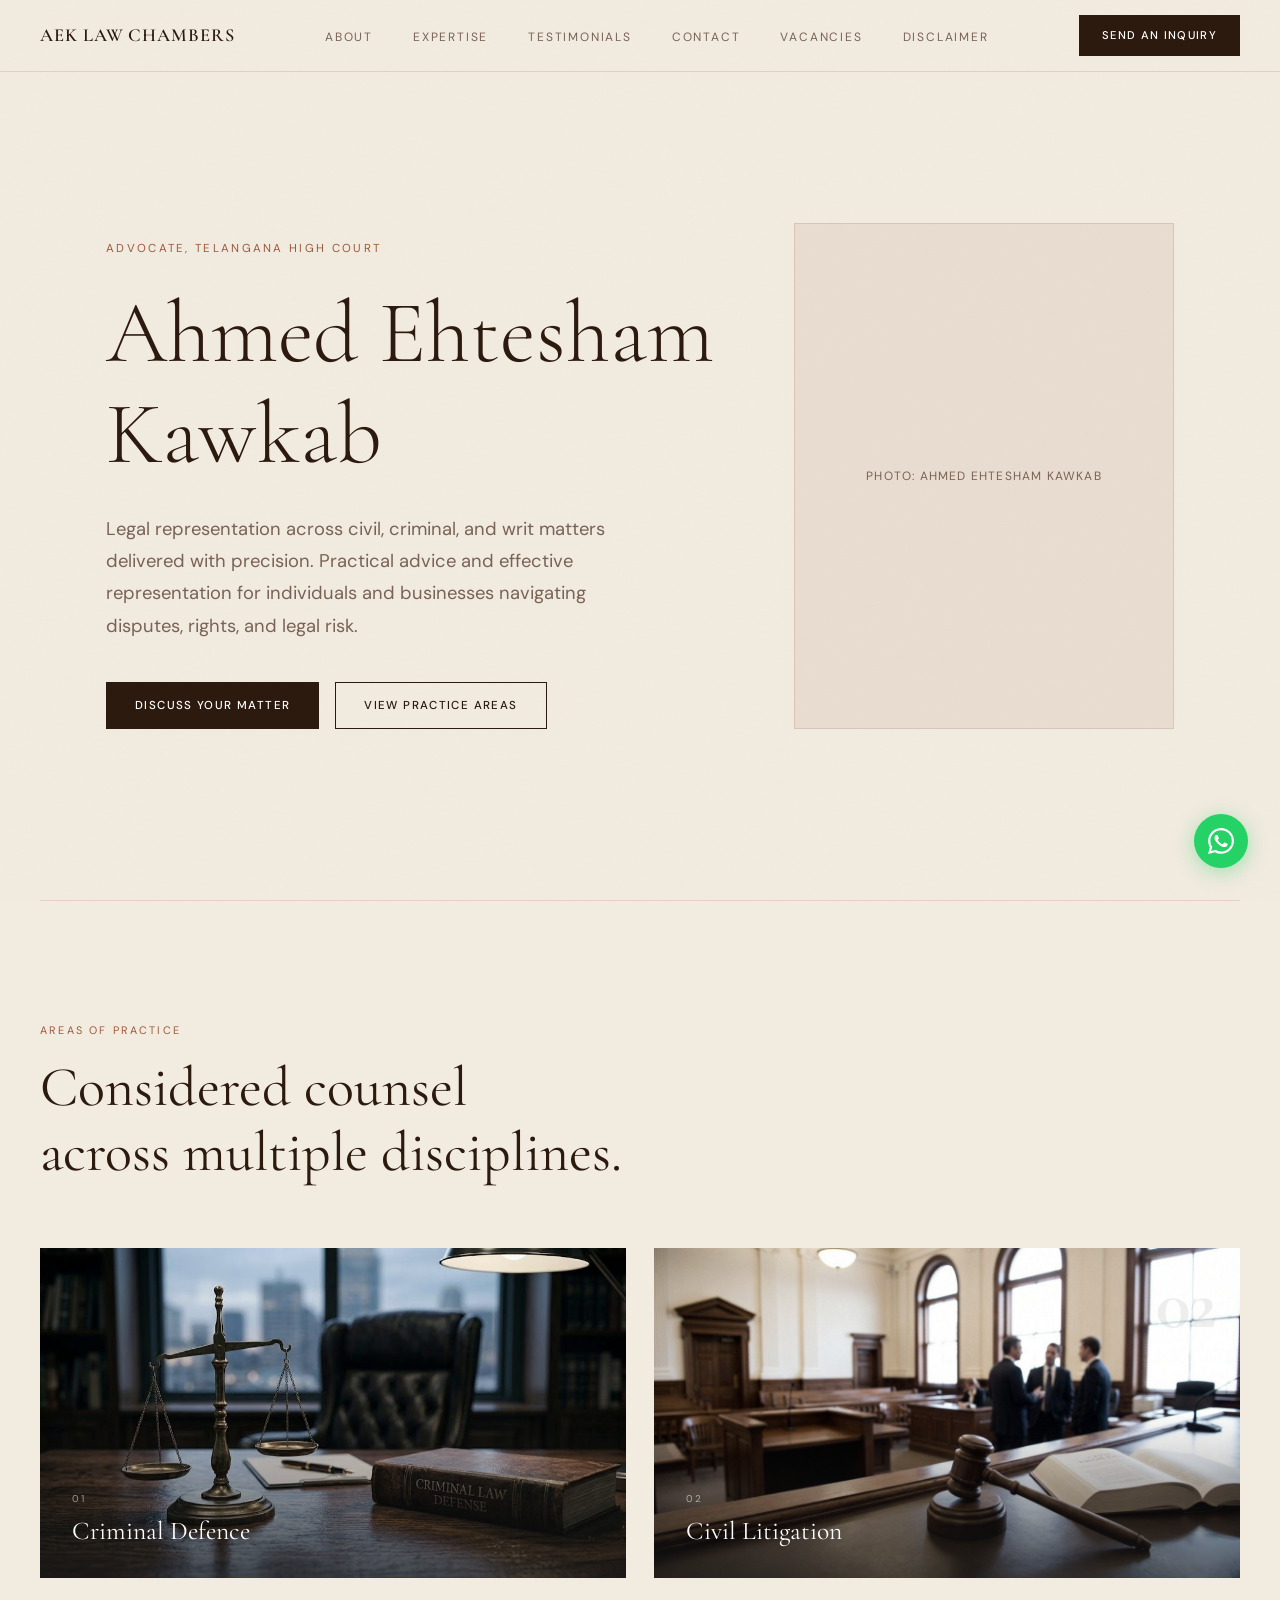
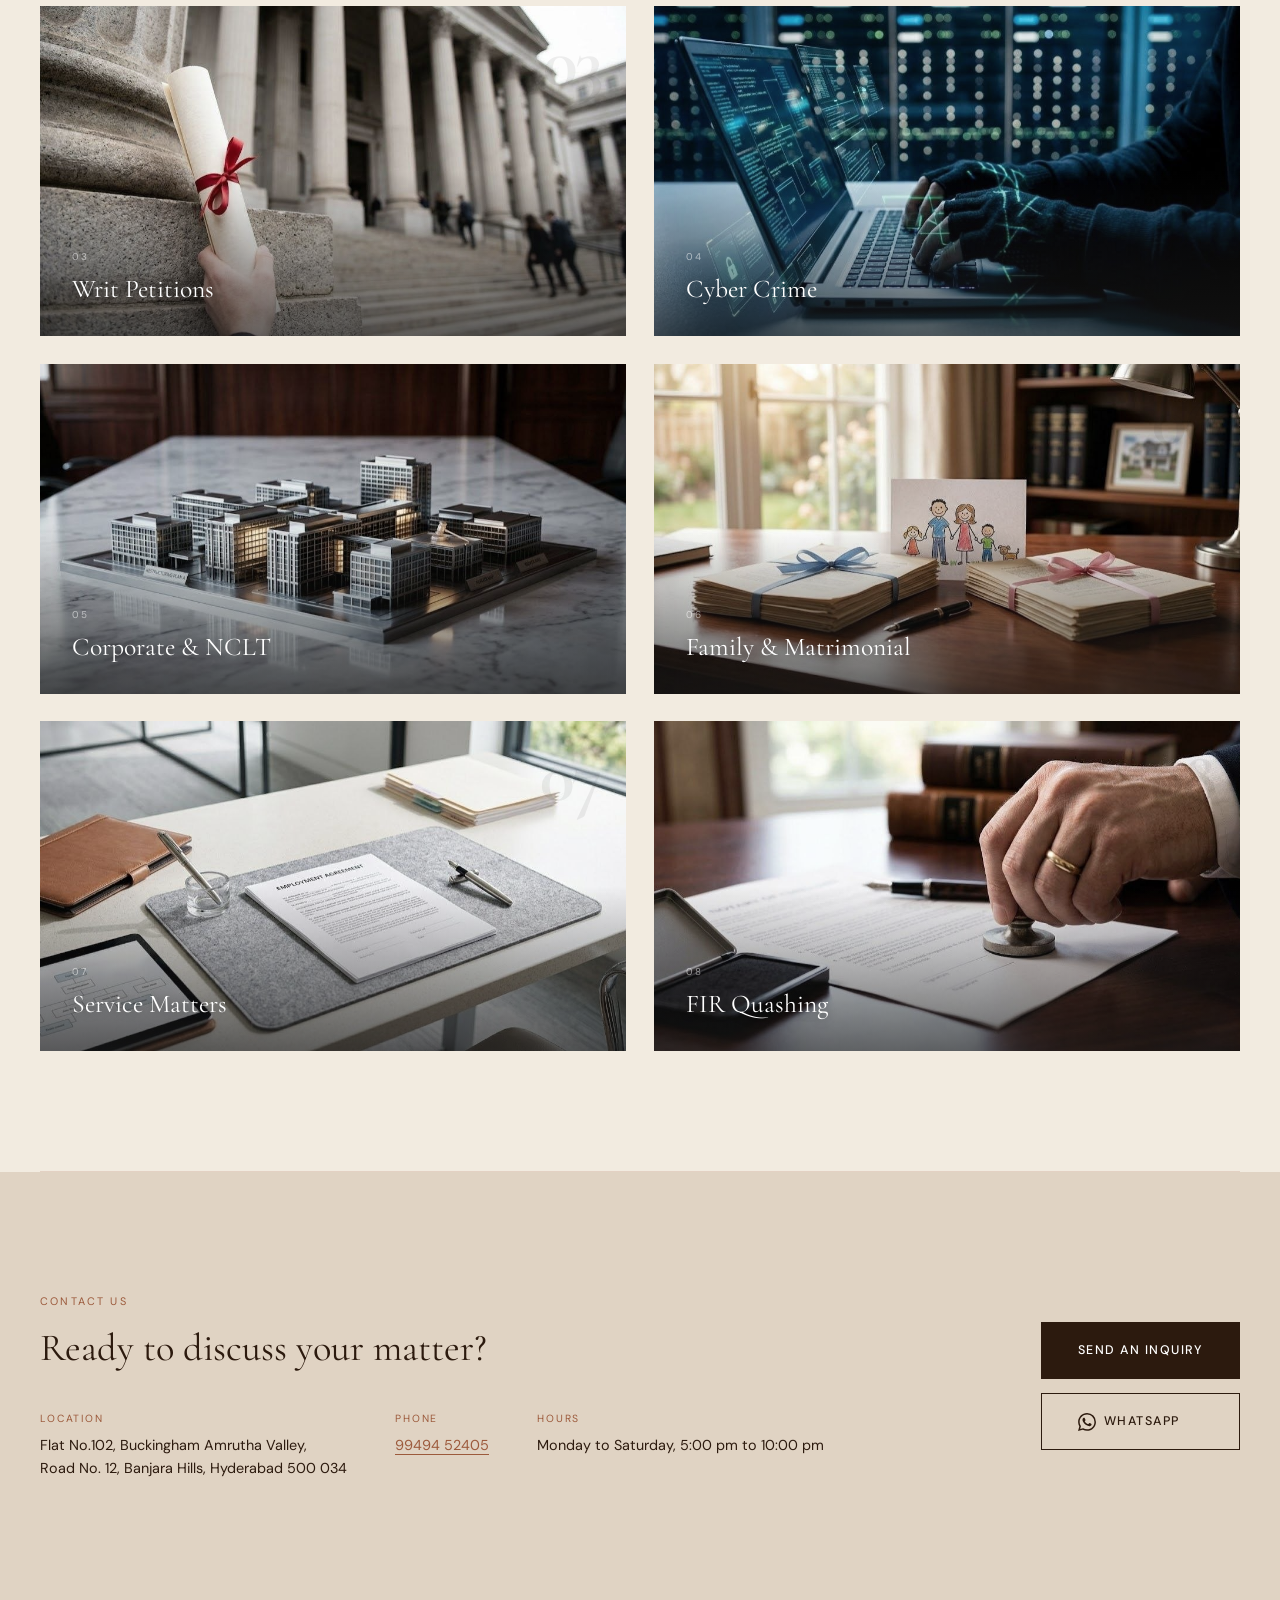
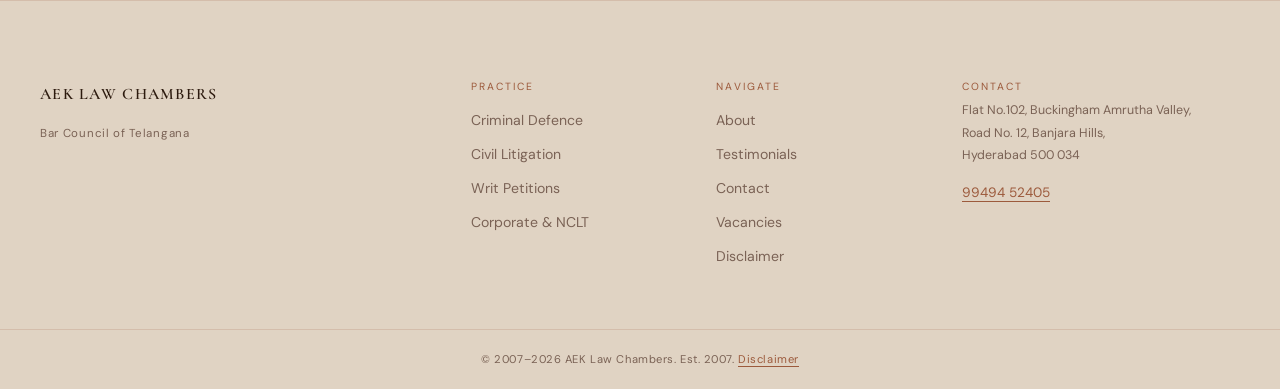
==== index.html @ 0059a1b4 "Add files via upload" ====
<!DOCTYPE html>
<html lang="en">
<head>
  <meta charset="UTF-8" />
  <meta name="viewport" content="width=device-width, initial-scale=1.0" />
  <title>AEK Law Chambers | Ahmed Ehtesham Kawkab: Advocate, Telangana High Court, Hyderabad</title>
  <meta name="description" content="AEK Law Chambers - Ahmed Ehtesham Kawkab, Advocate at the Telangana High Court, Hyderabad. 19 years of practice in criminal, civil, corporate, and constitutional law." />
  <meta name="keywords" content="advocate Hyderabad, lawyer Hyderabad, Telangana High Court advocate, criminal lawyer Hyderabad, civil lawyer Hyderabad, Banjara Hills advocate, AEK Law Chambers, Ahmed Ehtesham Kawkab, criminal defence advocate India, divorce lawyer Hyderabad, property dispute lawyer, bail advocate India, writ petition advocate, NCLT lawyer Hyderabad, cyber crime advocate India, family court lawyer Hyderabad" />
  <meta name="robots" content="index, follow" />
  <link rel="canonical" href="https://aeklawchambers.in/" />
  <meta property="og:title" content="AEK Law Chambers | Advocate, Telangana High Court" />
  <meta property="og:description" content="19 years at the Telangana Bar. Criminal defence, civil litigation, writ petitions, corporate law and more. Banjara Hills, Hyderabad." />
  <meta property="og:type" content="website" />
  <link rel="preconnect" href="https://fonts.googleapis.com" />
  <link rel="preconnect" href="https://fonts.gstatic.com" crossorigin />
  <link href="https://fonts.googleapis.com/css2?family=Cormorant+Garamond:ital,wght@0,300;0,400;0,500;0,600;0,700;1,300;1,400&family=DM+Sans:wght@300;400;500;600&display=swap" rel="stylesheet" />
  <link rel="stylesheet" href="shared.css" />
</head>
<body>

  <div class="grain-overlay" aria-hidden="true">
    <svg xmlns="http://www.w3.org/2000/svg" width="100%" height="100%">
      <filter id="grain"><feTurbulence type="fractalNoise" baseFrequency="0.65" numOctaves="3" stitchTiles="stitch"/><feColorMatrix type="saturate" values="0"/></filter>
      <rect width="100%" height="100%" filter="url(#grain)" />
    </svg>
  </div>

  <header class="site-nav" id="site-nav">
    <nav class="nav-inner">
      <a href="index.html" class="nav-logo">AEK Law Chambers</a>
      <button class="hamburger" id="hamburger" aria-label="Open menu" aria-expanded="false">
        <span></span><span></span><span></span>
      </button>
      <ul class="nav-links" id="nav-links">
        <li><a href="about.html" class="nav-link">About</a></li>
        <li><a href="practice.html" class="nav-link">Expertise</a></li>
        <li><a href="testimonials.html" class="nav-link">Testimonials</a></li>
                <li><a href="contact.html" class="nav-link">Contact</a></li>
        <li><a href="vacancy.html" class="nav-link">Vacancies</a></li>
        <li><a href="disclaimer.html" class="nav-link">Disclaimer</a></li>
      </ul>
      <a href="contact.html" class="btn btn-primary nav-cta">Send an Inquiry</a>
    </nav>
  </header>

  <main>
    <section class="hero" id="hero">
      <div class="container hero-inner">
        <div class="hero-content">
          <p class="hero-eyebrow reveal-hero" data-delay="0">Advocate, Telangana High Court</p>
          <h1 class="hero-name reveal-hero" data-delay="1">Ahmed Ehtesham<br/>Kawkab</h1>
          <p class="hero-tagline reveal-hero" data-delay="2">Legal representation across civil, criminal, and writ matters delivered with precision.
Practical advice and effective representation for individuals and businesses navigating disputes, rights, and legal risk.</p>
          <div class="hero-actions reveal-hero" data-delay="3">
            <a href="contact.html" class="btn btn-primary">Discuss Your Matter</a>
            <a href="practice.html" class="btn btn-outline">View Practice Areas</a>
          </div>
        </div>
        <div class="hero-aside reveal-hero" data-delay="2">
          <div class="photo-placeholder">
            <span>Photo: Ahmed Ehtesham Kawkab</span>
          </div>
        </div>
      </div>
    </section>

    <div class="section-rule reveal-rule"></div>

    <section class="section" id="expertise">
      <div class="container">
        <div class="section-header reveal">
          <p class="section-eyebrow">Areas of Practice</p>
          <h2 class="section-title">Considered counsel<br/>across multiple disciplines.</h2>
        </div>
        <div class="img-cards-grid" style="margin-top:8px;">
          <a href="practice.html#criminal" class="img-practice-card reveal">
            <img src="assets/criminal.jpg" alt="Criminal Defence - AEK Law Chambers" onerror="this.style.display='none'" />
            <div class="img-card-num">01</div>
            <div class="img-card-overlay">
              <span class="img-card-label">01</span>
              <h3 class="img-card-title">Criminal Defence</h3>
            </div>
            <div class="img-card-btn">View Practice Area</div>
          </a>
          <a href="practice.html#civil" class="img-practice-card reveal">
            <img src="assets/civil.jpg" alt="Civil Litigation - AEK Law Chambers" onerror="this.style.display='none'" />
            <div class="img-card-num">02</div>
            <div class="img-card-overlay">
              <span class="img-card-label">02</span>
              <h3 class="img-card-title">Civil Litigation</h3>
            </div>
            <div class="img-card-btn">View Practice Area</div>
          </a>
          <a href="practice.html#writ" class="img-practice-card reveal">
            <img src="assets/writ.jpg" alt="Writ Petitions - AEK Law Chambers" onerror="this.style.display='none'" />
            <div class="img-card-num">03</div>
            <div class="img-card-overlay">
              <span class="img-card-label">03</span>
              <h3 class="img-card-title">Writ Petitions</h3>
            </div>
            <div class="img-card-btn">View Practice Area</div>
          </a>
          <a href="practice.html#cyber" class="img-practice-card reveal">
            <img src="assets/cyber.jpg" alt="Cyber Crime - AEK Law Chambers" onerror="this.style.display='none'" />
            <div class="img-card-num">04</div>
            <div class="img-card-overlay">
              <span class="img-card-label">04</span>
              <h3 class="img-card-title">Cyber Crime</h3>
            </div>
            <div class="img-card-btn">View Practice Area</div>
          </a>
          <a href="practice.html#corporate" class="img-practice-card reveal">
            <img src="assets/corporate.jpg" alt="Corporate and NCLT - AEK Law Chambers" onerror="this.style.display='none'" />
            <div class="img-card-num">05</div>
            <div class="img-card-overlay">
              <span class="img-card-label">05</span>
              <h3 class="img-card-title">Corporate &amp; NCLT</h3>
            </div>
            <div class="img-card-btn">View Practice Area</div>
          </a>
          <a href="practice.html#family" class="img-practice-card reveal">
            <img src="assets/family.jpg" alt="Family and Matrimonial - AEK Law Chambers" onerror="this.style.display='none'" />
            <div class="img-card-num">06</div>
            <div class="img-card-overlay">
              <span class="img-card-label">06</span>
              <h3 class="img-card-title">Family &amp; Matrimonial</h3>
            </div>
            <div class="img-card-btn">View Practice Area</div>
          </a>
          <a href="practice.html#service" class="img-practice-card reveal">
            <img src="assets/service.jpg" alt="Service Matters - AEK Law Chambers" onerror="this.style.display='none'" />
            <div class="img-card-num">07</div>
            <div class="img-card-overlay">
              <span class="img-card-label">07</span>
              <h3 class="img-card-title">Service Matters</h3>
            </div>
            <div class="img-card-btn">View Practice Area</div>
          </a>
          <a href="practice.html#fir-quashing" class="img-practice-card reveal">
            <img src="assets/fir-quashing.jpg" alt="FIR Quashing - AEK Law Chambers" onerror="this.style.display='none'" />
            <div class="img-card-num">08</div>
            <div class="img-card-overlay">
              <span class="img-card-label">08</span>
              <h3 class="img-card-title">FIR Quashing</h3>
            </div>
            <div class="img-card-btn">View Practice Area</div>
          </a>
        </div>
      </div>
    </section>

    <div class="section-rule reveal-rule"></div>

    <section class="section cta-strip">
      <div class="container">
        <div class="cta-inner reveal">
          <div class="cta-left">
            <p class="section-eyebrow">Contact Us</p>
            <h2 class="cta-title">Ready to discuss your matter?</h2>
            <div class="cta-details">
              <div class="cta-detail">
                <span class="detail-label">Location</span>
                <span class="detail-value">Flat No.102, Buckingham Amrutha Valley,<br/>Road No. 12, Banjara Hills, Hyderabad 500 034</span>
              </div>
              <div class="cta-detail">
                <span class="detail-label">Phone</span>
                <span class="detail-value"><a href="tel:+919949452405" class="inline-link">99494 52405</a></span>
              </div>
              <div class="cta-detail">
                <span class="detail-label">Hours</span>
                <span class="detail-value">Monday to Saturday, 5:00 pm to 10:00 pm</span>
              </div>
            </div>
          </div>
          <div class="cta-right">
            <a href="contact.html" class="btn btn-primary btn-lg">Send an Inquiry</a>
            <a href="https://wa.me/919949452405" target="_blank" rel="noopener" class="btn btn-outline btn-lg">
              <svg width="18" height="18" viewBox="0 0 24 24" fill="currentColor"><path d="M17.472 14.382c-.297-.149-1.758-.867-2.03-.967-.273-.099-.471-.148-.67.15-.197.297-.767.966-.94 1.164-.173.199-.347.223-.644.075-.297-.15-1.255-.463-2.39-1.475-.883-.788-1.48-1.761-1.653-2.059-.173-.297-.018-.458.13-.606.134-.133.298-.347.446-.52.149-.174.198-.298.298-.497.099-.198.05-.371-.025-.52-.075-.149-.669-1.612-.916-2.207-.242-.579-.487-.5-.669-.51-.173-.008-.371-.01-.57-.01-.198 0-.52.074-.792.372-.272.297-1.04 1.016-1.04 2.479 0 1.462 1.065 2.875 1.213 3.074.149.198 2.096 3.2 5.077 4.487.709.306 1.262.489 1.694.625.712.227 1.36.195 1.871.118.571-.085 1.758-.719 2.006-1.413.248-.694.248-1.289.173-1.413-.074-.124-.272-.198-.57-.347m-5.421 7.403h-.004a9.87 9.87 0 01-5.031-1.378l-.361-.214-3.741.982.998-3.648-.235-.374a9.86 9.86 0 01-1.51-5.26c.001-5.45 4.436-9.884 9.888-9.884 2.64 0 5.122 1.03 6.988 2.898a9.825 9.825 0 012.893 6.994c-.003 5.45-4.437 9.884-9.885 9.884m8.413-18.297A11.815 11.815 0 0012.05 0C5.495 0 .16 5.335.157 11.892c0 2.096.547 4.142 1.588 5.945L.057 24l6.305-1.654a11.882 11.882 0 005.683 1.448h.005c6.554 0 11.89-5.335 11.893-11.893a11.821 11.821 0 00-3.48-8.413Z"/></svg>
              WhatsApp
            </a>
          </div>
        </div>
      </div>
    </section>
  </main>

  <footer class="site-footer">
    <div class="container footer-inner">
      <div class="footer-brand">
        <a href="index.html" class="footer-logo">AEK Law Chambers</a>
        <p class="footer-enrollment">Bar Council of Telangana</p>
      </div>
      <div class="footer-links">
        <h4 class="footer-links-title">Practice</h4>
        <a href="practice.html#criminal">Criminal Defence</a>
        <a href="practice.html#civil">Civil Litigation</a>
        <a href="practice.html#writ">Writ Petitions</a>
        <a href="practice.html#corporate">Corporate &amp; NCLT</a>
      </div>
      <div class="footer-links">
        <h4 class="footer-links-title">Navigate</h4>
        <a href="about.html">About</a>
                <a href="testimonials.html">Testimonials</a>
        <a href="contact.html">Contact</a>
        <a href="vacancy.html">Vacancies</a>
        <a href="disclaimer.html">Disclaimer</a>
      </div>
      <div class="footer-contact">
        <h4 class="footer-links-title">Contact</h4>
        <p>Flat No.102, Buckingham Amrutha Valley,<br/>Road No. 12, Banjara Hills,<br/>Hyderabad 500 034</p>
        <a href="tel:+919949452405" class="inline-link">99494 52405</a>
      </div>
    </div>
    <div class="footer-bottom">
      <div class="container">
        <p>© 2007–2026 AEK Law Chambers. Est. 2007. <a href="disclaimer.html" class="footer-disclaimer-link">Disclaimer</a></p>
      </div>
    </div>
  </footer>

  <a href="https://wa.me/919949452405" target="_blank" rel="noopener" class="whatsapp-float" aria-label="Chat on WhatsApp">
    <svg width="26" height="26" viewBox="0 0 24 24" fill="currentColor"><path d="M17.472 14.382c-.297-.149-1.758-.867-2.03-.967-.273-.099-.471-.148-.67.15-.197.297-.767.966-.94 1.164-.173.199-.347.223-.644.075-.297-.15-1.255-.463-2.39-1.475-.883-.788-1.48-1.761-1.653-2.059-.173-.297-.018-.458.13-.606.134-.133.298-.347.446-.52.149-.174.198-.298.298-.497.099-.198.05-.371-.025-.52-.075-.149-.669-1.612-.916-2.207-.242-.579-.487-.5-.669-.51-.173-.008-.371-.01-.57-.01-.198 0-.52.074-.792.372-.272.297-1.04 1.016-1.04 2.479 0 1.462 1.065 2.875 1.213 3.074.149.198 2.096 3.2 5.077 4.487.709.306 1.262.489 1.694.625.712.227 1.36.195 1.871.118.571-.085 1.758-.719 2.006-1.413.248-.694.248-1.289.173-1.413-.074-.124-.272-.198-.57-.347m-5.421 7.403h-.004a9.87 9.87 0 01-5.031-1.378l-.361-.214-3.741.982.998-3.648-.235-.374a9.86 9.86 0 01-1.51-5.26c.001-5.45 4.436-9.884 9.888-9.884 2.64 0 5.122 1.03 6.988 2.898a9.825 9.825 0 012.893 6.994c-.003 5.45-4.437 9.884-9.885 9.884m8.413-18.297A11.815 11.815 0 0012.05 0C5.495 0 .16 5.335.157 11.892c0 2.096.547 4.142 1.588 5.945L.057 24l6.305-1.654a11.882 11.882 0 005.683 1.448h.005c6.554 0 11.89-5.335 11.893-11.893a11.821 11.821 0 00-3.48-8.413Z"/></svg>
  </a>

  <div class="page-transition" id="page-transition"></div>
  <script src="shared.js"></script>
</body>
</html>
---- shared.css ----
/* ========== RESET & BASE ========== */
*, *::before, *::after { box-sizing: border-box; margin: 0; padding: 0; }
html { scroll-behavior: smooth; }
body {
  font-family: 'DM Sans', sans-serif;
  background: #F2EBE0;
  color: #1A1A1A;
  font-size: 17px;
  line-height: 1.7;
  overflow-x: hidden;
}
h1, h2, h3, h4, h5 { font-family: 'Cormorant Garamond', serif; font-weight: 400; line-height: 1.15; }
a { color: inherit; text-decoration: none; }
img { max-width: 100%; display: block; }
button { font-family: 'DM Sans', sans-serif; cursor: pointer; border: none; background: none; }

/* ========== TOKENS ========== */
:root {
  --bg: #F2EBE0;
  --accent: #9C5A3C;
  --dark: #2C1A0E;
  --muted: #7A6255;
  --card: #E8DDD0;
  --border: rgba(156,90,60,0.18);
  --nav-h: 72px;
}

/* ========== GRAIN OVERLAY ========== */
.grain-overlay {
  position: fixed; inset: 0;
  pointer-events: none;
  z-index: 9999;
  opacity: 0.03;
  mix-blend-mode: multiply;
  width: 100%; height: 100%;
}
.grain-overlay svg { width: 100%; height: 100%; }

/* ========== NAVIGATION ========== */
.site-nav {
  position: fixed; top: 0; left: 0; right: 0; z-index: 500;
  background: rgba(242,235,224,0.9);
  backdrop-filter: blur(12px);
  border-bottom: 1px solid var(--border);
  height: var(--nav-h);
  transition: background 0.3s;
}
.nav-inner {
  max-width: 1280px; margin: 0 auto;
  display: flex; align-items: center; justify-content: space-between;
  padding: 0 40px; height: 100%;
}
.nav-logo {
  font-family: 'Cormorant Garamond', serif;
  font-size: 1.15rem; font-weight: 600;
  letter-spacing: 0.05em; text-transform: uppercase;
  color: var(--dark); flex-shrink: 0;
}
.nav-links {
  display: flex; align-items: center; gap: 40px;
  list-style: none;
}
.nav-link {
  font-size: 0.75rem; letter-spacing: 0.15em;
  text-transform: uppercase; color: var(--muted);
  transition: color 0.25s;
}
.nav-link:hover, .nav-link.active { color: var(--dark); }

/* ========== BUTTONS ========== */
.btn {
  display: inline-flex; align-items: center; gap: 8px;
  padding: 13px 28px;
  font-size: 0.72rem; letter-spacing: 0.12em;
  text-transform: uppercase; font-weight: 500;
  transition: all 0.3s; cursor: pointer;
}
.btn-primary {
  background: #2C1A0E; color: #fff;
  border: 1px solid #2C1A0E;
}
.btn-primary:hover { background: #9C5A3C; border-color: #9C5A3C; }
.btn-outline {
  background: transparent; color: var(--dark);
  border: 1px solid var(--dark);
}
.btn-outline:hover { background: var(--dark); color: #fff; }
.btn-lg { padding: 17px 36px; font-size: 0.78rem; }
.nav-cta { padding: 10px 22px; font-size: 0.7rem; }

/* ========== HAMBURGER ========== */
.hamburger {
  display: none; flex-direction: column; gap: 5px;
  padding: 4px; background: none; border: none; cursor: pointer;
}
.hamburger span {
  display: block; width: 24px; height: 1.5px;
  background: var(--dark); transition: all 0.3s;
}
.hamburger.open span:nth-child(1) { transform: translateY(6.5px) rotate(45deg); }
.hamburger.open span:nth-child(2) { opacity: 0; }
.hamburger.open span:nth-child(3) { transform: translateY(-6.5px) rotate(-45deg); }

/* ========== CONTAINER ========== */
.container { max-width: 1280px; margin: 0 auto; padding: 0 40px; }

/* ========== SECTION ========== */
.section { padding: 120px 0; }
.section-eyebrow {
  font-family: 'DM Sans', sans-serif;
  font-size: 0.68rem; letter-spacing: 0.2em;
  text-transform: uppercase; color: var(--accent);
  margin-bottom: 16px;
}
.section-title {
  font-size: clamp(2.2rem, 5vw, 3.5rem);
  color: var(--dark); margin-bottom: 48px;
}
.section-header { margin-bottom: 64px; }

/* ========== SECTION RULE ========== */
.section-rule {
  height: 1px; background: var(--border);
  transform: scaleX(0); transform-origin: left;
  transition: transform 1s ease-out;
  margin: 0 40px;
}
.section-rule.visible { transform: scaleX(1); }

/* ========== HERO ========== */
.hero {
  min-height: 100vh;
  display: flex; flex-direction: column; justify-content: center;
  padding: calc(var(--nav-h) + 80px) 0 100px;
  position: relative;
}
.hero-inner {
  display: grid;
  grid-template-columns: 1fr 380px;
  gap: 80px; align-items: end;
}
.hero-eyebrow {
  font-size: 0.72rem; letter-spacing: 0.2em;
  text-transform: uppercase; color: var(--accent);
  margin-bottom: 24px;
}
.hero-name {
  font-size: clamp(3rem, 7vw, 5.5rem);
  color: var(--dark); margin-bottom: 28px;
  font-weight: 300;
}
.hero-tagline {
  font-family: 'DM Sans', sans-serif;
  font-size: 1.15rem; color: var(--muted);
  max-width: 520px; margin-bottom: 40px;
  line-height: 1.75;
}
.hero-actions { display: flex; gap: 16px; flex-wrap: wrap; }
/* scroll hint removed */

/* ========== PHOTO PLACEHOLDER ========== */
.photo-placeholder {
  width: 100%; aspect-ratio: 3/4;
  background: #E8DDD0;
  border: 1px solid var(--border);
  display: flex; align-items: center; justify-content: center;
}
.photo-placeholder span {
  font-size: 0.75rem; letter-spacing: 0.1em;
  text-transform: uppercase; color: var(--muted);
  text-align: center; padding: 20px;
}

/* ========== IMAGE PRACTICE CARDS (HOME) ========== */
.img-cards-grid {
  display: grid;
  grid-template-columns: repeat(2, 1fr);
  gap: 28px;
}
.img-practice-card {
  position: relative; overflow: hidden;
  aspect-ratio: 16/9;
  background: var(--card);
  display: block;
  cursor: pointer;
  /* clearly invisible on load */
  opacity: 0 !important;
  transform: translateY(110px) scale(0.96) !important;
  transition: opacity 1.1s cubic-bezier(0.16,1,0.3,1),
              transform 1.1s cubic-bezier(0.16,1,0.3,1),
              box-shadow 0.4s ease;
  will-change: opacity, transform;
}
.img-practice-card.visible {
  opacity: 1 !important;
  transform: translateY(0) scale(1) !important;
}
.img-practice-card:hover {
  box-shadow: 0 24px 60px rgba(26,26,26,0.15);
}
.img-practice-card img {
  width: 100%; height: 100%;
  object-fit: cover;
  filter: grayscale(0.2);
  transform: scale(1);
  transition: transform 0.7s cubic-bezier(0.16,1,0.3,1), filter 0.6s;
}
.img-practice-card:hover img {
  transform: scale(1.05);
  filter: grayscale(0);
}
.img-card-num {
  position: absolute; top: 20px; right: 24px;
  font-family: 'Cormorant Garamond', serif;
  font-size: 72px; font-weight: 700;
  color: rgba(26,26,26,0.07);
  line-height: 1;
  pointer-events: none;
  letter-spacing: -0.02em;
  z-index: 1;
}
.img-card-overlay {
  position: absolute; inset: 0;
  background: linear-gradient(to top, rgba(26,26,26,0.65) 0%, rgba(26,26,26,0) 50%);
  display: flex; flex-direction: column; justify-content: flex-end;
  padding: 32px;
  z-index: 2;
}
.img-card-label {
  font-size: 0.62rem; letter-spacing: 0.2em;
  text-transform: uppercase; color: rgba(255,255,255,0.55);
  margin-bottom: 8px;
}
.img-card-title {
  font-family: 'Cormorant Garamond', serif;
  font-size: 1.6rem; font-weight: 400;
  color: #fff; line-height: 1.15;
  margin-bottom: 0;
  text-shadow: 0 1px 10px rgba(0,0,0,0.35);
}
.img-card-btn {
  position: absolute; top: 50%; left: 50%;
  transform: translate(-50%, -50%) scale(0.85);
  background: rgba(245,242,237,0.94);
  color: var(--dark);
  padding: 12px 28px;
  font-size: 0.68rem; letter-spacing: 0.16em;
  text-transform: uppercase; font-weight: 500;
  opacity: 0;
  transition: opacity 0.35s ease, transform 0.35s cubic-bezier(0.16,1,0.3,1);
  pointer-events: none;
  white-space: nowrap;
  z-index: 3;
}
.img-practice-card:hover .img-card-btn {
  opacity: 1;
  transform: translate(-50%, -50%) scale(1);
}

/* ========== MARQUEE ========== */
.marquee-wrap {
  overflow: hidden;
  border-top: 1px solid var(--border);
  border-bottom: 1px solid var(--border);
  padding: 32px 0;
  background: #F2EBE0;
}
.marquee-track {
  display: flex; align-items: center;
  width: max-content;
  animation: marquee 30s linear infinite;
}
.marquee-wrap:hover .marquee-track { animation-play-state: paused; }
.marquee-item {
  font-size: 1.4rem; letter-spacing: 0.28em;
  text-transform: uppercase; color: rgba(26,26,26,0.18);
  white-space: nowrap; padding: 0 48px;
}
.marquee-star {
  color: var(--accent); font-size: 1.1rem;
  flex-shrink: 0; padding: 0 4px;
}
@keyframes marquee { from{transform:translateX(0)} to{transform:translateX(-50%)} }

/* ========== COUNTER ANIMATION ========== */
.stat-number[data-count] { transition: none; }
.stat-block {
  background: var(--card); padding: 40px 32px;
}

/* ========== PRACTICE PAGE SCROLLER ========== */
.practice-scroller {
  display: grid;
  grid-template-columns: 1fr 1fr;
  min-height: 100vh;
  position: relative;
  margin-top: 40px;
}
.practice-scroller-left {
  position: sticky;
  top: calc(var(--nav-h) + 20px);
  height: calc(100vh - var(--nav-h) - 40px);
  overflow: hidden;
  display: none;
  background: var(--card);
  margin-left: 40px;
  margin-top: 40px;
  margin-bottom: 40px;
  /* sits inset, not flush to edge */
}
.practice-scroller-left.has-images { display: block; }
/* when left panel is hidden, right takes full width */
.practice-scroller:not(.images-loaded) {
  grid-template-columns: 1fr;
}
.practice-scroller.images-loaded {
  grid-template-columns: 40fr 60fr;
}
.scroller-img-wrap {
  width: 100%; height: 100%;
  position: relative;
}
.scroller-img-wrap img {
  width: 100%; height: 100%;
  object-fit: cover;
  position: absolute; inset: 0;
  opacity: 0;
  transition: opacity 0.6s cubic-bezier(0.16,1,0.3,1);
}
.scroller-img-wrap img.active { opacity: 1; }
.scroller-img-placeholder { display: none; }
.scroller-img-overlay {
  position: absolute; inset: 0;
  background: linear-gradient(135deg, rgba(245,242,237,0.06) 0%, rgba(26,26,26,0.2) 100%);
  pointer-events: none;
  z-index: 1;
}
.scroller-img-num {
  position: absolute; bottom: 40px; left: 40px;
  font-family: 'Cormorant Garamond', serif;
  font-size: 120px; font-weight: 700;
  color: rgba(255,255,255,0.08);
  line-height: 1;
  letter-spacing: -0.04em;
  z-index: 2;
}
.practice-scroller-right { padding: 0; }

/* when split: right panel has its own padding */
.practice-scroller.images-loaded .ps-scroll-section {
  padding: 100px 72px;
}
.practice-scroller.images-loaded .ps-scroll-section + .ps-scroll-section {
  border-top: 1px solid var(--border);
}

/* when no images: content is centered inside a max-width container */
.practice-scroller:not(.images-loaded) .ps-scroll-section {
  padding: 100px 0;
  max-width: 860px;
  margin: 0 auto;
  width: 100%;
  padding-left: 40px;
  padding-right: 40px;
}
.practice-scroller:not(.images-loaded) .ps-scroll-section:first-child {
  padding-top: 80px;
}

.ps-scroll-section {
  min-height: 70vh;
  padding: 100px 64px;
  display: flex; flex-direction: column; justify-content: center;
  transition: background 0.4s;
}
.ps-scroll-section:nth-child(even) { background: transparent; }
.ps-scroll-section:first-child { padding-top: 120px; }

/* Practice page header split layout to fill the space */
.practice-page-header {
  display: grid;
  grid-template-columns: 1fr 1fr;
  gap: 80px;
  align-items: end;
  padding-top: calc(var(--nav-h) + 80px);
  padding-bottom: 60px;
}
.practice-page-header-right {
  padding-bottom: 8px;
  color: var(--muted);
  font-size: 0.95rem;
  line-height: 1.85;
  border-left: 1px solid var(--border);
  padding-left: 48px;
}


.cards-grid {
  display: grid;
  grid-template-columns: repeat(4, 1fr);
  gap: 2px;
}
.practice-card {
  background: var(--card);
  padding: 40px 32px;
  position: relative; overflow: hidden;
  display: block;
  transition: transform 0.3s ease;
  border-bottom: 3px solid transparent;
}
.practice-card:hover { transform: translateY(-4px); }
.card-border-slide {
  position: absolute; bottom: 0; left: 0;
  height: 3px; width: 0;
  background: var(--accent);
  transition: width 0.3s ease;
}
.practice-card:hover .card-border-slide { width: 100%; }
.card-number {
  font-size: 0.65rem; letter-spacing: 0.15em;
  text-transform: uppercase; color: var(--accent);
  margin-bottom: 20px;
}
.card-title {
  font-family: 'Cormorant Garamond', serif;
  font-size: 1.35rem; font-weight: 500;
  color: var(--dark); margin-bottom: 12px;
}
.card-body {
  font-size: 0.92rem; color: var(--muted);
  line-height: 1.65; margin-bottom: 24px;
}
.card-arrow {
  color: var(--accent); font-size: 1rem;
  transition: transform 0.3s;
}
.practice-card:hover .card-arrow { transform: translateX(4px); }

/* ========== CTA STRIP ========== */
.cta-strip { background: #E0D3C3; }
.cta-inner {
  display: grid;
  grid-template-columns: 1fr auto;
  gap: 80px; align-items: center;
}
.cta-title {
  font-size: clamp(1.8rem, 3vw, 2.6rem);
  color: var(--dark); margin-bottom: 40px;
}
.cta-details { display: flex; gap: 48px; flex-wrap: wrap; }
.cta-detail { display: flex; flex-direction: column; gap: 6px; }
.detail-label {
  font-size: 0.65rem; letter-spacing: 0.18em;
  text-transform: uppercase; color: var(--accent);
}
.detail-value { font-size: 0.9rem; color: var(--dark); line-height: 1.6; }
.cta-right { display: flex; flex-direction: column; gap: 14px; }
.inline-link { color: var(--accent); border-bottom: 1px solid currentColor; }

/* ========== FOOTER ========== */
.site-footer { background: #E0D3C3; border-top: 1px solid var(--border); padding: 80px 0 0; }
.footer-inner {
  display: grid;
  grid-template-columns: 2fr 1fr 1fr 1.5fr;
  gap: 60px; padding-bottom: 60px;
}
.footer-logo {
  font-family: 'Cormorant Garamond', serif;
  font-size: 1rem; font-weight: 600;
  letter-spacing: 0.08em; text-transform: uppercase;
  color: var(--dark); display: block; margin-bottom: 16px;
}
.footer-tagline {
  font-size: 0.75rem; color: var(--muted);
  text-transform: uppercase; letter-spacing: 0.12em;
  margin-bottom: 10px;
}
.footer-enrollment {
  font-size: 0.72rem; color: var(--muted);
  line-height: 1.8; letter-spacing: 0.06em;
}
.footer-links { display: flex; flex-direction: column; gap: 10px; }
.footer-links-title {
  font-family: 'DM Sans', sans-serif;
  font-size: 0.65rem; letter-spacing: 0.2em;
  text-transform: uppercase; color: var(--accent);
  margin-bottom: 6px;
}
.footer-links a {
  font-size: 0.88rem; color: var(--muted);
  transition: color 0.2s;
}
.footer-links a:hover { color: var(--dark); }
.footer-contact p {
  font-size: 0.78rem; color: var(--muted);
  line-height: 1.8; margin-bottom: 10px;
}
.footer-contact a { font-size: 0.85rem; color: var(--accent); border-bottom: 1px solid currentColor; }
.footer-bottom {
  border-top: 1px solid var(--border);
  padding: 20px 0;
}
.footer-bottom p {
  font-size: 0.7rem; color: var(--muted);
  letter-spacing: 0.05em; text-align: center;
}
.footer-disclaimer-link { color: var(--accent); border-bottom: 1px solid currentColor; }

/* ========== WHATSAPP FLOAT ========== */
.whatsapp-float {
  position: fixed; bottom: 32px; right: 32px; z-index: 400;
  width: 54px; height: 54px;
  background: #25D366; color: #fff;
  border-radius: 50%;
  display: flex; align-items: center; justify-content: center;
  box-shadow: 0 4px 20px rgba(37,211,102,0.4);
  transition: transform 0.3s, box-shadow 0.3s;
}
.whatsapp-float:hover { transform: scale(1.08); box-shadow: 0 6px 28px rgba(37,211,102,0.5); }

/* ========== PAGE TRANSITION ========== */
.page-transition {
  position: fixed; inset: 0; z-index: 9990;
  background: var(--bg);
  opacity: 0; pointer-events: none;
  transition: opacity 0.3s ease;
}
.page-transition.active { opacity: 1; pointer-events: all; }

/* ========== REVEAL ANIMATIONS ========== */
.reveal {
  opacity: 0;
  transform: translateY(30px);
  transition: opacity 1s ease-out, transform 1s ease-out;
}
.reveal.visible { opacity: 1; transform: none; }

/* Hero stagger */
.reveal-hero {
  opacity: 0; transform: translateY(24px);
  transition: opacity 0.8s ease-out, transform 0.8s ease-out;
}
.reveal-hero.visible { opacity: 1; transform: none; }

/* ========== ABOUT PAGE ========== */
.about-hero {
  padding: calc(var(--nav-h) + 100px) 0 80px;
}
.about-hero-grid {
  display: grid;
  grid-template-columns: 1fr 340px;
  gap: 80px; align-items: start;
}
.about-name {
  font-size: clamp(2.8rem, 6vw, 4.8rem);
  color: var(--dark); margin-bottom: 32px;
}
.about-bio {
  font-size: 1.15rem; color: var(--muted);
  line-height: 1.8; max-width: 580px;
  margin-bottom: 20px;
}
.stats-grid {
  display: grid; grid-template-columns: repeat(3, 1fr);
  gap: 2px; margin: 80px 0;
}
.stat-block {
  background: var(--card); padding: 40px 32px;
}
.stat-number {
  font-family: 'Cormorant Garamond', serif;
  font-size: 4rem; font-weight: 300; color: var(--dark);
  line-height: 1;
}
.stat-label {
  font-size: 0.7rem; letter-spacing: 0.15em;
  text-transform: uppercase; color: var(--muted);
  margin-top: 10px;
}
.courts-list { margin: 60px 0; }
.courts-list-title {
  font-size: 0.7rem; letter-spacing: 0.2em;
  text-transform: uppercase; color: var(--accent);
  margin-bottom: 32px;
}
.court-row {
  display: flex; justify-content: space-between; align-items: center;
  padding: 20px 0;
  border-bottom: 1px solid var(--border);
  font-family: 'Cormorant Garamond', serif;
  font-size: 1.5rem; color: var(--dark);
}
/* no hover effect these are not links */

/* ========== TESTIMONIALS ========== */
.testimonials-grid {
  display: grid;
  grid-template-columns: repeat(6, 1fr);
  gap: 24px;
  margin-top: 64px;
}
.testimonial-card {
  grid-column: span 2;
  background: #E8DDD0;
  padding: 44px 36px;
  position: relative;
  overflow: hidden;
  opacity: 0;
  transform: translateY(32px);
  transition: opacity 0.7s ease-out, transform 0.7s ease-out, box-shadow 0.4s ease;
}
.testimonial-card:nth-child(4),
.testimonial-card:nth-child(5) { grid-column: span 3; }
.testimonial-card.visible {
  opacity: 1;
  transform: translateY(0);
}
.testimonial-card.visible:hover {
  transform: translateY(-5px);
  box-shadow: 0 20px 52px rgba(0,0,0,0.09);
}
.testimonial-card::after {
  content: '';
  position: absolute;
  bottom: 0; left: 0;
  width: 0; height: 2px;
  background: var(--accent);
  transition: width 0.55s ease;
}
.testimonial-card.visible:hover::after { width: 100%; }
.testimonial-card:nth-child(2) { transition-delay: 0.1s; }
.testimonial-card:nth-child(3) { transition-delay: 0.2s; }
.testimonial-card:nth-child(4) { transition-delay: 0.05s; }
.testimonial-card:nth-child(5) { transition-delay: 0.15s; }
.testimonial-quote {
  font-family: 'Cormorant Garamond', serif;
  font-size: 1.25rem; font-weight: 400;
  color: var(--dark); line-height: 1.75;
  margin-bottom: 32px;
  font-style: italic;
}
.testimonial-quote::before { content: '\201C'; }
.testimonial-quote::after { content: '\201D'; }
.testimonial-meta { border-top: 1px solid var(--border); padding-top: 20px; }
.testimonial-name {
  font-size: 0.75rem; letter-spacing: 0.1em;
  text-transform: uppercase; color: var(--dark);
  font-weight: 500; margin-bottom: 4px;
}
.testimonial-detail {
  font-size: 0.72rem; color: var(--accent);
  letter-spacing: 0.08em; text-transform: uppercase;
}

/* ========== PRACTICE PAGE ========== */
.courts-bar {
  position: sticky; top: var(--nav-h); z-index: 400;
  background: var(--card); border-bottom: 1px solid var(--border);
  padding: 14px 0; overflow-x: auto;
  scrollbar-width: none;
}
.courts-bar::-webkit-scrollbar { display: none; }
.courts-bar-inner {
  display: flex; align-items: center; gap: 0;
  padding: 0 40px; white-space: nowrap;
}
.court-tag {
  font-size: 0.65rem; letter-spacing: 0.15em;
  text-transform: uppercase; color: var(--muted);
  padding: 6px 18px;
  border-right: 1px solid var(--border);
  opacity: 0; transition: opacity 0.4s ease;
}
.court-tag:first-child { padding-left: 0; }
.court-tag.visible { opacity: 1; }
.practice-section {
  padding: 100px 0;
  border-top: 1px solid var(--border);
}
.practice-section:nth-child(even) { background: transparent; }
.practice-section-inner {
  display: grid;
  grid-template-columns: 280px 1fr;
  gap: 80px;
}
.ps-number {
  display: inline-block;
  font-family: 'DM Sans', sans-serif;
  font-size: 0.62rem; letter-spacing: 0.2em;
  text-transform: uppercase; color: var(--accent);
  margin-bottom: 16px;
  /* no background, no border, no pill just the label */
}
.ps-title {
  font-size: clamp(2rem, 4vw, 3rem);
  color: var(--dark); margin-bottom: 0;
}
.ps-body {
  font-size: 1.1rem; color: var(--muted);
  line-height: 1.8; margin-bottom: 24px;
}
.ps-body:last-of-type { margin-bottom: 32px; }

/* FAQ Accordion */
.faq { margin-top: 32px; margin-left: 0; margin-right: 0; border-top: 1px solid var(--border); }
.faq-title {
  font-size: 0.65rem; letter-spacing: 0.18em;
  text-transform: uppercase; color: var(--accent);
  margin-bottom: 0; padding: 20px 0 8px;
}
.faq-item { border-bottom: 1px solid var(--border); margin-left: 0; margin-right: 0; }
.faq-q {
  width: 100%; display: flex; justify-content: space-between; align-items: center;
  padding: 18px 0; text-align: left;
  font-size: 1rem; color: var(--dark); font-weight: 500;
  cursor: pointer; background: none; border: none; font-family: 'DM Sans', sans-serif;
  transition: color 0.25s;
}
.faq-q:hover { color: var(--accent); }
.faq-icon {
  font-size: 1.2rem; line-height: 1;
  transition: transform 0.4s ease; flex-shrink: 0; margin-left: 16px;
}
.faq-item.open .faq-icon { transform: rotate(45deg); }
.faq-a {
  max-height: 0; overflow: hidden;
  transition: max-height 0.5s ease-in-out, padding 0.3s ease;
  font-size: 0.95rem; color: var(--muted); line-height: 1.75;
}
.faq-item.open .faq-a { max-height: 400px; padding-bottom: 18px; }
.ecourts-link {
  display: inline-flex; align-items: center; gap: 10px;
  font-size: 0.7rem; letter-spacing: 0.14em;
  text-transform: uppercase; color: var(--accent);
  margin-top: 40px;
  transition: gap 0.3s ease, opacity 0.3s;
  border: none;
  position: relative;
}
.ecourts-link::after {
  content: '';
  position: absolute;
  bottom: -4px; left: 0;
  width: 0; height: 1px;
  background: var(--accent);
  transition: width 0.35s cubic-bezier(0.16,1,0.3,1);
}
.ecourts-link:hover::after { width: 100%; }
.ecourts-link:hover { gap: 16px; opacity: 0.75; }

/* ========== CONTACT PAGE ========== */
.contact-grid {
  display: grid; grid-template-columns: 1fr 1fr;
  gap: 80px; align-items: start;
}
.contact-address {
  font-family: 'Cormorant Garamond', serif;
  font-size: 1.75rem; line-height: 1.4;
  color: var(--dark); margin-bottom: 40px;
}
.contact-detail-row {
  margin-bottom: 28px;
}
.contact-detail-label {
  font-size: 0.65rem; letter-spacing: 0.2em;
  text-transform: uppercase; color: var(--accent);
  margin-bottom: 6px;
}
.contact-detail-value {
  font-size: 1.05rem; color: var(--dark); line-height: 1.7;
}
.contact-detail-value a { color: var(--accent); border-bottom: 1px solid currentColor; }
.map-container {
  width: 100%; height: 280px; overflow: hidden;
  background: var(--card); margin-top: 32px;
  border: 1px solid var(--border);
}
.map-container iframe { width: 100%; height: 100%; border: none; filter: grayscale(0.4) contrast(1.1); }

/* Contact Form */
.contact-form-box {
  background: var(--card); padding: 52px 48px;
  border-top: 3px solid #9C5A3C;
}
.form-title {
  font-size: 2.2rem; color: var(--dark); margin-bottom: 40px;
}
.form-field { margin-bottom: 36px; }
.form-label {
  display: block; font-size: 0.65rem; letter-spacing: 0.18em;
  text-transform: uppercase; color: var(--muted);
  margin-bottom: 10px;
}
.form-input, .form-select, .form-textarea {
  width: 100%; background: transparent;
  border: none; border-bottom: 1px solid rgba(107,100,89,0.35);
  padding: 10px 0; font-family: 'DM Sans', sans-serif;
  font-size: 0.95rem; color: var(--dark);
  outline: none; transition: border-color 0.3s;
  -webkit-appearance: none; appearance: none;
}
.form-input:focus,
.form-select:focus,
.form-textarea:focus {
  border-bottom: 2px solid var(--accent);
}
.form-textarea { resize: none; line-height: 1.7; }
.form-select { background-image: url("data:image/svg+xml,%3Csvg xmlns='http://www.w3.org/2000/svg' width='12' height='7'%3E%3Cpath d='M1 1l5 5 5-5' stroke='%236B6459' stroke-width='1.5' fill='none'/%3E%3C/svg%3E"); background-repeat: no-repeat; background-position: right 4px center; padding-right: 24px; cursor: pointer; }
.form-note {
  font-size: 0.75rem; color: var(--muted);
  line-height: 1.7; margin-top: 20px;
  font-style: italic;
}

/* ========== DISCLAIMER PAGE ========== */
.disclaimer-page {
  padding: calc(var(--nav-h) + 100px) 0 120px;
  min-height: 100vh;
}
.disclaimer-grid {
  display: grid; grid-template-columns: 1fr 2fr;
  gap: 100px;
}
.disclaimer-heading {
  font-size: clamp(2.5rem, 5vw, 4rem);
  color: var(--dark);
}
.disclaimer-rule { width: 40px; height: 1px; background: var(--accent); margin-top: 24px; }
.disclaimer-body h2 {
  font-size: 1.6rem; color: var(--dark); margin-bottom: 20px;
}
.disclaimer-body p {
  font-size: 1.05rem; color: var(--muted);
  line-height: 1.85; margin-bottom: 24px;
}
.disclaimer-items { margin: 32px 0; }
.disclaimer-item {
  display: flex; gap: 24px; margin-bottom: 24px;
  padding-bottom: 24px; border-bottom: 1px solid var(--border);
}
.disclaimer-item-num {
  font-size: 0.65rem; letter-spacing: 0.12em;
  text-transform: uppercase; color: var(--accent);
  padding-top: 4px; flex-shrink: 0;
}
.disclaimer-item-text {
  font-size: 0.9rem; color: var(--muted); line-height: 1.8;
}
.disclaimer-note {
  background: var(--card); padding: 28px 32px;
  border-left: 3px solid var(--accent);
  font-size: 0.85rem; color: var(--muted);
  line-height: 1.8; font-style: italic;
}

/* ========== RESPONSIVE ========== */
@media (max-width: 1024px) {
  .cards-grid { grid-template-columns: repeat(2, 1fr); }
  .img-cards-grid { grid-template-columns: repeat(2, 1fr); }
  .stats-grid { grid-template-columns: repeat(2, 1fr); }
  .testimonials-grid { grid-template-columns: repeat(2, 1fr); }
  .testimonial-card,
  .testimonial-card:nth-child(4),
  .testimonial-card:nth-child(5) { grid-column: auto; }
  .footer-inner { grid-template-columns: 1fr 1fr; }
  .about-hero-grid { grid-template-columns: 1fr; }
  .practice-section-inner { grid-template-columns: 1fr; gap: 40px; }
  .contact-grid { grid-template-columns: 1fr; }
  .disclaimer-grid { grid-template-columns: 1fr; gap: 48px; }
  .hero-inner { grid-template-columns: 1fr; }
  .hero-aside { display: none; }
  .cta-inner { grid-template-columns: 1fr; gap: 40px; }
  .practice-scroller { grid-template-columns: 1fr; }
  .practice-scroller-left { display: none; }
  .ps-scroll-section { padding: 80px 40px; min-height: unset; }
  .practice-page-header { grid-template-columns: 1fr; gap: 32px; }
  .practice-page-header-right { border-left: none; padding-left: 0; border-top: 1px solid var(--border); padding-top: 32px; }
}
@media (max-width: 768px) {
  .container { padding: 0 24px; }
  .section { padding: 72px 0; }
  .hero { padding: calc(var(--nav-h) + 60px) 0 80px; }
  .cards-grid { grid-template-columns: 1fr; gap: 2px; }
  .img-cards-grid { grid-template-columns: 1fr; }
  .stats-grid { grid-template-columns: repeat(2, 1fr); }
  .testimonials-grid { grid-template-columns: 1fr; }
  .testimonial-card,
  .testimonial-card:nth-child(4),
  .testimonial-card:nth-child(5) { grid-column: auto; }
  .footer-inner { grid-template-columns: 1fr; gap: 36px; }
  .nav-links { display: none; flex-direction: column; gap: 20px; position: fixed; top: var(--nav-h); left: 0; right: 0; background: var(--bg); border-bottom: 1px solid var(--border); padding: 32px 24px; }
  .nav-links.open { display: flex; }
  .nav-cta { display: none; }
  .hamburger { display: flex; }
  .cta-details { flex-direction: column; gap: 24px; }
  .contact-form-box { padding: 36px 24px; }
  .courts-bar-inner { padding: 0 24px; }
  .section-rule { margin: 0 24px; }
  .nav-inner { padding: 0 24px; }
  .ps-scroll-section { padding: 64px 24px; }
}

/* ========== NOTABLE CASES ========== */
.notable-cases {
  margin-top: 40px;
  border-top: 1px solid var(--border);
  padding-top: 32px;
}
.notable-case-item {
  padding: 20px 0;
  border-bottom: 1px solid var(--border);
}
.notable-case-item:last-child { border-bottom: none; }
.notable-case-tag {
  display: inline-block;
  font-size: 0.62rem;
  letter-spacing: 0.16em;
  text-transform: uppercase;
  color: var(--accent);
  margin-bottom: 8px;
  font-weight: 500;
}
.notable-case-desc {
  font-size: 0.88rem;
  color: var(--muted);
  line-height: 1.75;
  margin: 0;
}

/* ========== CASE LINKS & STATUS BADGES ========== */
.case-link {
  color: var(--accent);
  text-decoration: underline;
  text-decoration-color: rgba(156,90,60,0.35);
  text-underline-offset: 3px;
  font-weight: 500;
  transition: text-decoration-color 0.2s;
}
.case-link:hover { text-decoration-color: var(--accent); }
.case-status {
  display: inline-block;
  font-size: 0.62rem;
  letter-spacing: 0.12em;
  text-transform: uppercase;
  font-weight: 500;
  padding: 2px 7px;
  border-radius: 2px;
  margin-left: 4px;
  vertical-align: middle;
}
.case-status.disposed {
  background: rgba(80,140,80,0.12);
  color: #3a7a3a;
}
.case-status.pending {
  background: rgba(156,90,60,0.1);
  color: var(--accent);
}

/* ========== STARS ========== */
.stars {
  display: block;
  font-size: 1rem;
  letter-spacing: 0.1em;
  margin-bottom: 14px;
  line-height: 1;
}
.stars-filled { color: #C47A2E; }
.stars-empty  { color: rgba(156,90,60,0.2); }
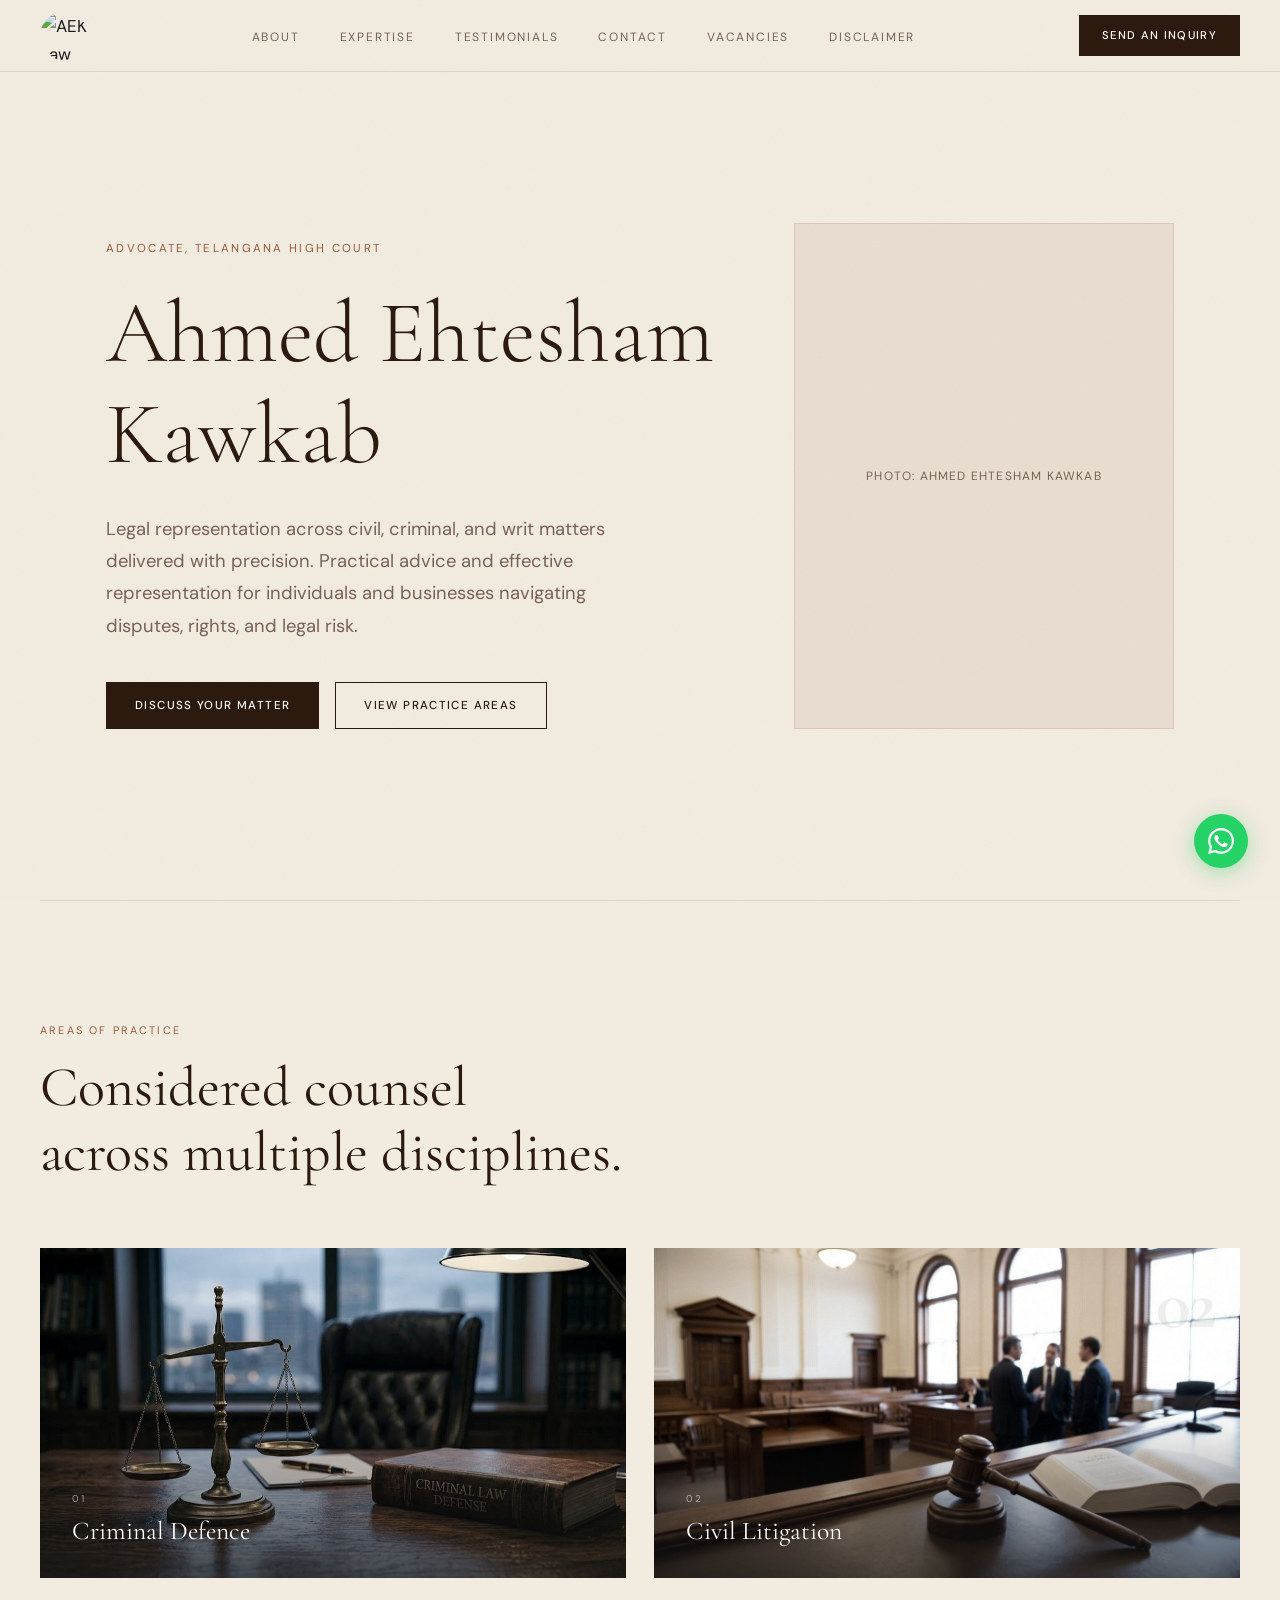
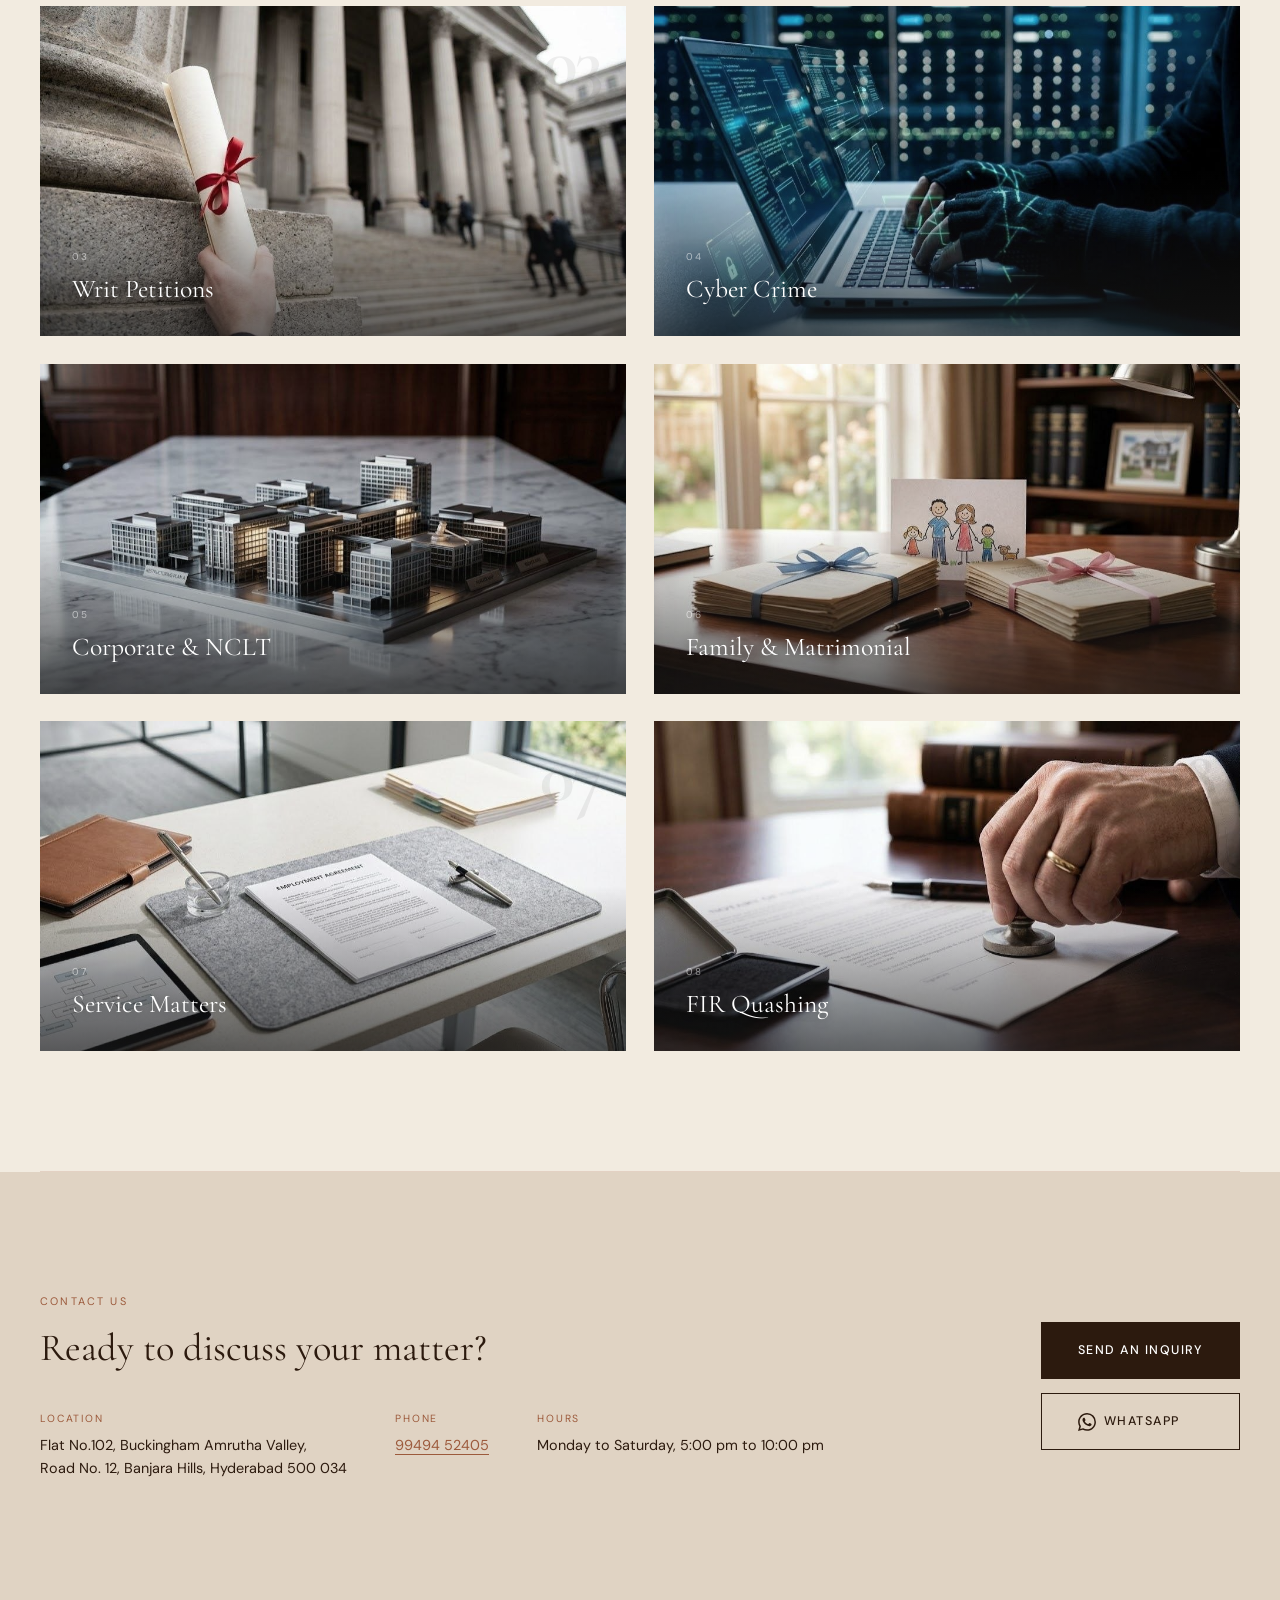
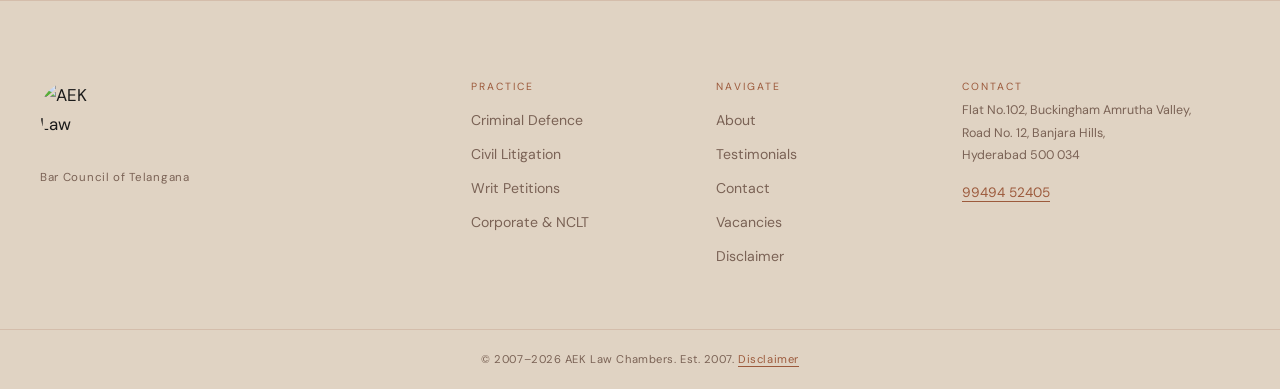
==== commit 902b00f2: "Add files via upload" ====
--- a/index.html
+++ b/index.html
@@ -27,7 +27,7 @@
 
   <header class="site-nav" id="site-nav">
     <nav class="nav-inner">
-      <a href="index.html" class="nav-logo">AEK Law Chambers</a>
+      <a href="index.html" class="nav-logo"><img src="assets/logo.png" alt="AEK Law Chambers" class="nav-logo-img" /></a>
       <button class="hamburger" id="hamburger" aria-label="Open menu" aria-expanded="false">
         <span></span><span></span><span></span>
       </button>
@@ -187,7 +187,7 @@
   <footer class="site-footer">
     <div class="container footer-inner">
       <div class="footer-brand">
-        <a href="index.html" class="footer-logo">AEK Law Chambers</a>
+        <a href="index.html" class="footer-logo"><img src="assets/logo.png" alt="AEK Law Chambers" class="footer-logo-img" /></a>
         <p class="footer-enrollment">Bar Council of Telangana</p>
       </div>
       <div class="footer-links">
@@ -225,4 +225,4 @@
   <div class="page-transition" id="page-transition"></div>
   <script src="shared.js"></script>
 </body>
-</html>
+</html>
--- a/shared.css
+++ b/shared.css
@@ -51,10 +51,15 @@
   padding: 0 40px; height: 100%;
 }
 .nav-logo {
-  font-family: 'Cormorant Garamond', serif;
-  font-size: 1.15rem; font-weight: 600;
-  letter-spacing: 0.05em; text-transform: uppercase;
-  color: var(--dark); flex-shrink: 0;
+  display: flex; align-items: center;
+  flex-shrink: 0;
+}
+.nav-logo-img {
+  height: 48px;
+  width: 48px;
+  object-fit: contain;
+  display: block;
+  border-radius: 50%;
 }
 .nav-links {
   display: flex; align-items: center; gap: 40px;
@@ -288,101 +293,56 @@
   background: var(--card); padding: 40px 32px;
 }
 
+/* ========== PRACTICE PAGE HERO SECTION ========== */
+.practice-hero-section {
+  padding-top: calc(var(--nav-h) + 80px);
+  padding-bottom: 0;
+}
+
 /* ========== PRACTICE PAGE SCROLLER ========== */
-.practice-scroller {
-  display: grid;
-  grid-template-columns: 1fr 1fr;
-  min-height: 100vh;
-  position: relative;
-  margin-top: 40px;
-}
-.practice-scroller-left {
-  position: sticky;
-  top: calc(var(--nav-h) + 20px);
-  height: calc(100vh - var(--nav-h) - 40px);
-  overflow: hidden;
-  display: none;
-  background: var(--card);
-  margin-left: 40px;
-  margin-top: 40px;
-  margin-bottom: 40px;
-  /* sits inset, not flush to edge */
-}
-.practice-scroller-left.has-images { display: block; }
-/* when left panel is hidden, right takes full width */
-.practice-scroller:not(.images-loaded) {
-  grid-template-columns: 1fr;
-}
-.practice-scroller.images-loaded {
-  grid-template-columns: 40fr 60fr;
-}
-.scroller-img-wrap {
-  width: 100%; height: 100%;
-  position: relative;
-}
-.scroller-img-wrap img {
-  width: 100%; height: 100%;
-  object-fit: cover;
-  position: absolute; inset: 0;
-  opacity: 0;
-  transition: opacity 0.6s cubic-bezier(0.16,1,0.3,1);
-}
-.scroller-img-wrap img.active { opacity: 1; }
-.scroller-img-placeholder { display: none; }
-.scroller-img-overlay {
-  position: absolute; inset: 0;
-  background: linear-gradient(135deg, rgba(245,242,237,0.06) 0%, rgba(26,26,26,0.2) 100%);
-  pointer-events: none;
-  z-index: 1;
-}
-.scroller-img-num {
-  position: absolute; bottom: 40px; left: 40px;
-  font-family: 'Cormorant Garamond', serif;
-  font-size: 120px; font-weight: 700;
-  color: rgba(255,255,255,0.08);
-  line-height: 1;
-  letter-spacing: -0.04em;
-  z-index: 2;
-}
+.practice-scroller { margin-top: 0; }
 .practice-scroller-right { padding: 0; }
 
-/* when split: right panel has its own padding */
-.practice-scroller.images-loaded .ps-scroll-section {
-  padding: 100px 72px;
-}
-.practice-scroller.images-loaded .ps-scroll-section + .ps-scroll-section {
-  border-top: 1px solid var(--border);
-}
-
-/* when no images: content is centered inside a max-width container */
-.practice-scroller:not(.images-loaded) .ps-scroll-section {
-  padding: 100px 0;
+.ps-scroll-section {
+  padding: 80px 40px;
   max-width: 860px;
   margin: 0 auto;
   width: 100%;
-  padding-left: 40px;
-  padding-right: 40px;
-}
-.practice-scroller:not(.images-loaded) .ps-scroll-section:first-child {
-  padding-top: 80px;
-}
-
-.ps-scroll-section {
-  min-height: 70vh;
-  padding: 100px 64px;
-  display: flex; flex-direction: column; justify-content: center;
-  transition: background 0.4s;
-}
-.ps-scroll-section:nth-child(even) { background: transparent; }
-.ps-scroll-section:first-child { padding-top: 120px; }
-
-/* Practice page header split layout to fill the space */
+  border-top: 1px solid var(--border);
+}
+.ps-scroll-section:first-child {
+  border-top: none;
+  padding-top: 60px;
+}
+
+/* ---- Inline image: simple slide-up on scroll ---- */
+.ps-img-wrap {
+  width: 100%;
+  aspect-ratio: 21/9;
+  overflow: hidden;
+  margin-bottom: 36px;
+  background: var(--card);
+  opacity: 0;
+  transform: translateY(48px);
+  transition: opacity 0.7s cubic-bezier(0.16,1,0.3,1),
+              transform 0.7s cubic-bezier(0.16,1,0.3,1);
+}
+.ps-img-wrap.visible {
+  opacity: 1;
+  transform: translateY(0);
+}
+.ps-img-wrap img {
+  width: 100%; height: 100%;
+  object-fit: cover;
+  filter: grayscale(0.15);
+}
+
+/* Practice page header */
 .practice-page-header {
   display: grid;
   grid-template-columns: 1fr 1fr;
   gap: 80px;
   align-items: end;
-  padding-top: calc(var(--nav-h) + 80px);
   padding-bottom: 60px;
 }
 .practice-page-header-right {
@@ -465,10 +425,15 @@
   gap: 60px; padding-bottom: 60px;
 }
 .footer-logo {
-  font-family: 'Cormorant Garamond', serif;
-  font-size: 1rem; font-weight: 600;
-  letter-spacing: 0.08em; text-transform: uppercase;
-  color: var(--dark); display: block; margin-bottom: 16px;
+  display: inline-block;
+  margin-bottom: 12px;
+}
+.footer-logo-img {
+  height: 64px;
+  width: 64px;
+  object-fit: contain;
+  display: block;
+  border-radius: 50%;
 }
 .footer-tagline {
   font-size: 0.75rem; color: var(--muted);
@@ -870,11 +835,9 @@
   .hero-inner { grid-template-columns: 1fr; }
   .hero-aside { display: none; }
   .cta-inner { grid-template-columns: 1fr; gap: 40px; }
-  .practice-scroller { grid-template-columns: 1fr; }
-  .practice-scroller-left { display: none; }
-  .ps-scroll-section { padding: 80px 40px; min-height: unset; }
   .practice-page-header { grid-template-columns: 1fr; gap: 32px; }
   .practice-page-header-right { border-left: none; padding-left: 0; border-top: 1px solid var(--border); padding-top: 32px; }
+  .ps-img-wrap { aspect-ratio: 16/9; }
 }
 @media (max-width: 768px) {
   .container { padding: 0 24px; }
@@ -897,7 +860,9 @@
   .courts-bar-inner { padding: 0 24px; }
   .section-rule { margin: 0 24px; }
   .nav-inner { padding: 0 24px; }
-  .ps-scroll-section { padding: 64px 24px; }
+  .practice-hero-section { padding-top: calc(var(--nav-h) + 48px); }
+  .ps-scroll-section { padding: 56px 24px; }
+  .ps-img-wrap { aspect-ratio: 4/3; margin-bottom: 28px; }
 }
 
 /* ========== NOTABLE CASES ========== */
@@ -966,4 +931,4 @@
   line-height: 1;
 }
 .stars-filled { color: #C47A2E; }
-.stars-empty  { color: rgba(156,90,60,0.2); }
+.stars-empty  { color: rgba(156,90,60,0.2); }
